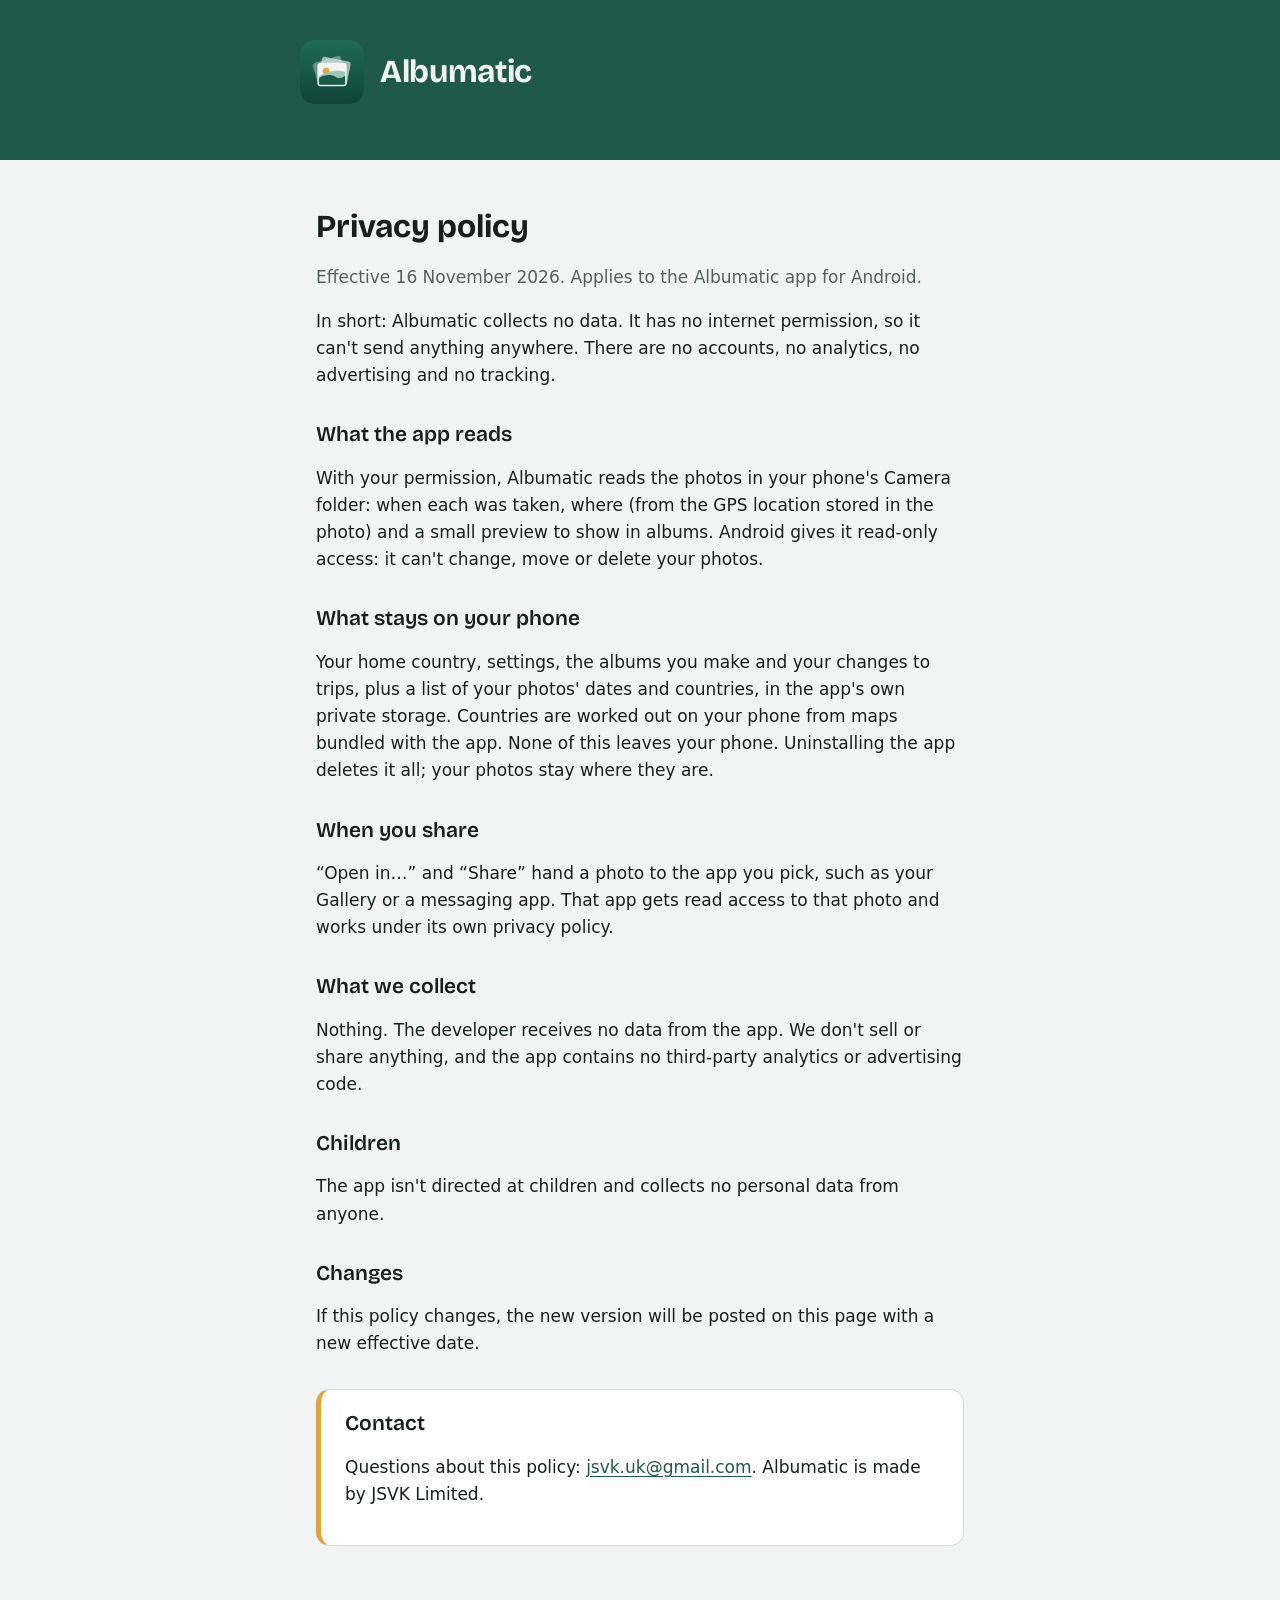
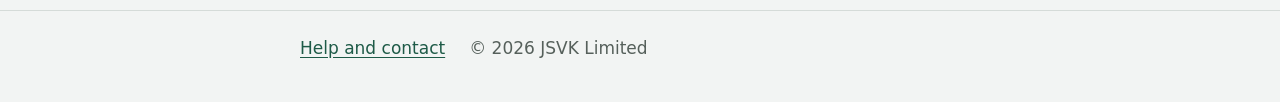
==== privacy.html @ f0554362 "Albumatic support and privacy pages Co-Authored-By: Claude Opus 5.5 <noreply@anthropic.com>" ====
<!doctype html>
<html lang="en">
<head>
  <meta charset="utf-8">
  <meta name="viewport" content="width=device-width, initial-scale=1">
  <title>Albumatic privacy policy</title>
  <meta name="description" content="Albumatic collects no data and has no internet access. Your photos and albums stay on your phone.">
  <link rel="icon" href="favicon.png">
  <link rel="apple-touch-icon" href="icon-180.png">
  <link rel="preconnect" href="https://fonts.googleapis.com">
  <link rel="preconnect" href="https://fonts.gstatic.com" crossorigin>
  <link href="https://fonts.googleapis.com/css2?family=Bricolage+Grotesque:opsz,wght@12..96,600;12..96,700&display=swap" rel="stylesheet">
  <link rel="stylesheet" href="style.css">
</head>
<body>
  <header class="band">
    <div class="wrap">
      <a class="brand" href="./">
        <img src="icon-180.png" alt="">
        <span>Albumatic</span>
      </a>
    </div>
  </header>

  <main class="wrap">
    <h1>Privacy policy</h1>
    <p class="meta">Effective 16 November 2026. Applies to the Albumatic app for Android.</p>

    <p>In short: Albumatic collects no data. It has no internet permission, so it can't send anything anywhere. There are no accounts, no analytics, no advertising and no tracking.</p>

    <h2>What the app reads</h2>
    <p>With your permission, Albumatic reads the photos in your phone's Camera folder: when each was taken, where (from the GPS location stored in the photo) and a small preview to show in albums. Android gives it read-only access: it can't change, move or delete your photos.</p>

    <h2>What stays on your phone</h2>
    <p>Your home country, settings, the albums you make and your changes to trips, plus a list of your photos' dates and countries, in the app's own private storage. Countries are worked out on your phone from maps bundled with the app. None of this leaves your phone. Uninstalling the app deletes it all; your photos stay where they are.</p>

    <h2>When you share</h2>
    <p>“Open in…” and “Share” hand a photo to the app you pick, such as your Gallery or a messaging app. That app gets read access to that photo and works under its own privacy policy.</p>

    <h2>What we collect</h2>
    <p>Nothing. The developer receives no data from the app. We don't sell or share anything, and the app contains no third-party analytics or advertising code.</p>

    <h2>Children</h2>
    <p>The app isn't directed at children and collects no personal data from anyone.</p>

    <h2>Changes</h2>
    <p>If this policy changes, the new version will be posted on this page with a new effective date.</p>

    <section class="contact">
      <h2>Contact</h2>
      <p>Questions about this policy: <a href="mailto:jsvk.uk@gmail.com?subject=Albumatic%20privacy">jsvk.uk@gmail.com</a>. Albumatic is made by JSVK Limited.</p>
    </section>
  </main>

  <footer>
    <div class="wrap">
      <a href="./">Help and contact</a>
      <span>© 2026 JSVK Limited</span>
    </div>
  </footer>
</body>
</html>
---- style.css ----
:root {
  --band: #1e5a47;
  --on-band: #f2f4f3;
  --ink: #17201c;
  --muted: #56605b;
  --page: #f2f4f3;
  --surface: #ffffff;
  --line: #d5dbd8;
  --link: #1e5a47;
  --marigold: #e2a33b;
  color-scheme: light;
}
@media (prefers-color-scheme: dark) {
  :root:not([data-theme="light"]) {
    --band: #173f33;
    --ink: #e6ece9;
    --muted: #a2ada8;
    --page: #101513;
    --surface: #18201c;
    --line: #2a3530;
    --link: #86c7ae;
    color-scheme: dark;
  }
}
:root[data-theme="dark"] {
  --band: #173f33;
  --ink: #e6ece9;
  --muted: #a2ada8;
  --page: #101513;
  --surface: #18201c;
  --line: #2a3530;
  --link: #86c7ae;
  color-scheme: dark;
}
* { box-sizing: border-box; }
body {
  margin: 0;
  background: var(--page);
  color: var(--ink);
  font: 17px/1.6 system-ui, -apple-system, "Segoe UI", Roboto, sans-serif;
}
.band { background: var(--band); color: var(--on-band); padding: 40px 16px 48px; }
.wrap { max-width: 680px; margin: 0 auto; }
.brand { display: inline-flex; align-items: center; gap: 16px; color: var(--on-band); text-decoration: none; }
.brand img { width: 64px; height: 64px; border-radius: 15px; }
.brand span { font: 700 32px/1.1 "Bricolage Grotesque", system-ui, sans-serif; letter-spacing: -0.01em; }
.band p { margin: 20px 0 0; max-width: 34em; opacity: 0.92; }
.promise { font: 700 28px/1.2 "Bricolage Grotesque", system-ui, sans-serif; margin: 24px 0 0; max-width: 20em; }
main { padding: 8px 16px 64px; }
h1 { font: 700 32px/1.2 "Bricolage Grotesque", system-ui, sans-serif; margin: 40px 0 8px; }
h2 { font: 600 21px/1.25 "Bricolage Grotesque", system-ui, sans-serif; margin: 32px 0 6px; }
p, li { max-width: 38em; }
a { color: var(--link); text-underline-offset: 3px; }
a:focus-visible { outline: 3px solid var(--link); outline-offset: 3px; border-radius: 4px; }
/* The contact box carries the marigold edge the app keeps for trips. */
.contact {
  background: var(--surface);
  border: 1px solid var(--line);
  border-left: 5px solid var(--marigold);
  border-radius: 14px;
  padding: 20px 24px;
  margin-top: 32px;
}
.contact h2 { margin-top: 0; }
.meta { color: var(--muted); }
footer { border-top: 1px solid var(--line); padding: 24px 16px 40px; color: var(--muted); }
footer .wrap { display: flex; gap: 24px; flex-wrap: wrap; }
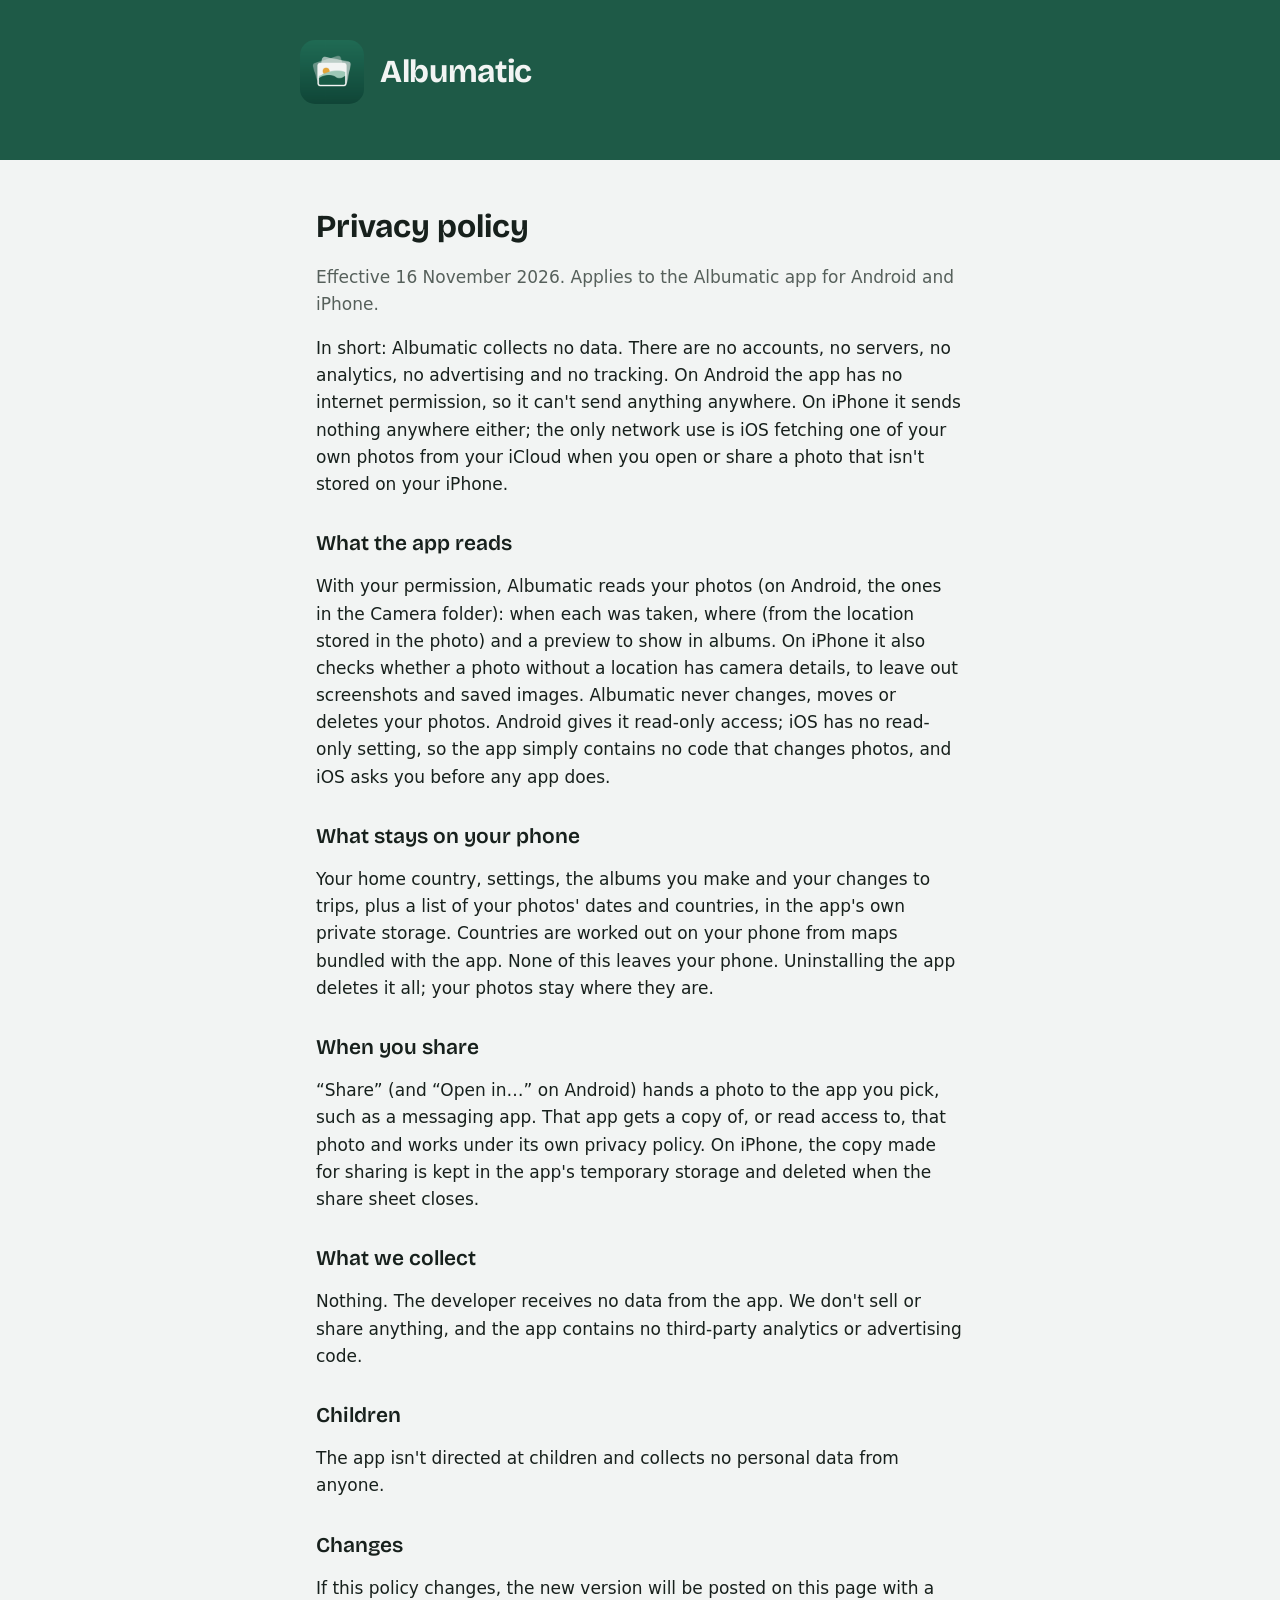
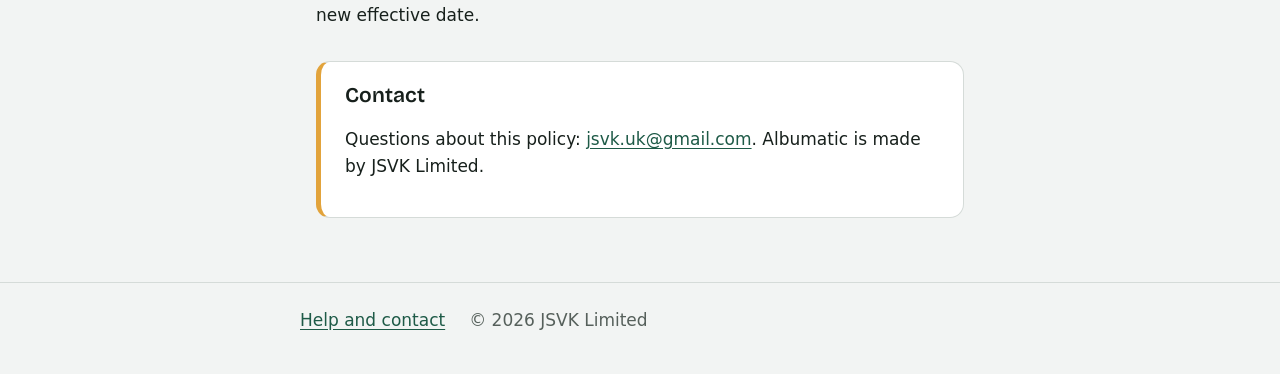
==== commit 39210cea: "Cover the iPhone version: which photos, limited access, read-only promise, iCloud Co-Authored-By: Cl" ====
--- a/privacy.html
+++ b/privacy.html
@@ -4,7 +4,7 @@
   <meta charset="utf-8">
   <meta name="viewport" content="width=device-width, initial-scale=1">
   <title>Albumatic privacy policy</title>
-  <meta name="description" content="Albumatic collects no data and has no internet access. Your photos and albums stay on your phone.">
+  <meta name="description" content="Albumatic collects no data. Your photos and albums stay on your phone.">
   <link rel="icon" href="favicon.png">
   <link rel="apple-touch-icon" href="icon-180.png">
   <link rel="preconnect" href="https://fonts.googleapis.com">
@@ -24,18 +24,18 @@
 
   <main class="wrap">
     <h1>Privacy policy</h1>
-    <p class="meta">Effective 16 November 2026. Applies to the Albumatic app for Android.</p>
+    <p class="meta">Effective 16 November 2026. Applies to the Albumatic app for Android and iPhone.</p>
 
-    <p>In short: Albumatic collects no data. It has no internet permission, so it can't send anything anywhere. There are no accounts, no analytics, no advertising and no tracking.</p>
+    <p>In short: Albumatic collects no data. There are no accounts, no servers, no analytics, no advertising and no tracking. On Android the app has no internet permission, so it can't send anything anywhere. On iPhone it sends nothing anywhere either; the only network use is iOS fetching one of your own photos from your iCloud when you open or share a photo that isn't stored on your iPhone.</p>
 
     <h2>What the app reads</h2>
-    <p>With your permission, Albumatic reads the photos in your phone's Camera folder: when each was taken, where (from the GPS location stored in the photo) and a small preview to show in albums. Android gives it read-only access: it can't change, move or delete your photos.</p>
+    <p>With your permission, Albumatic reads your photos (on Android, the ones in the Camera folder): when each was taken, where (from the location stored in the photo) and a preview to show in albums. On iPhone it also checks whether a photo without a location has camera details, to leave out screenshots and saved images. Albumatic never changes, moves or deletes your photos. Android gives it read-only access; iOS has no read-only setting, so the app simply contains no code that changes photos, and iOS asks you before any app does.</p>
 
     <h2>What stays on your phone</h2>
     <p>Your home country, settings, the albums you make and your changes to trips, plus a list of your photos' dates and countries, in the app's own private storage. Countries are worked out on your phone from maps bundled with the app. None of this leaves your phone. Uninstalling the app deletes it all; your photos stay where they are.</p>
 
     <h2>When you share</h2>
-    <p>“Open in…” and “Share” hand a photo to the app you pick, such as your Gallery or a messaging app. That app gets read access to that photo and works under its own privacy policy.</p>
+    <p>“Share” (and “Open in…” on Android) hands a photo to the app you pick, such as a messaging app. That app gets a copy of, or read access to, that photo and works under its own privacy policy. On iPhone, the copy made for sharing is kept in the app's temporary storage and deleted when the share sheet closes.</p>
 
     <h2>What we collect</h2>
     <p>Nothing. The developer receives no data from the app. We don't sell or share anything, and the app contains no third-party analytics or advertising code.</p>
